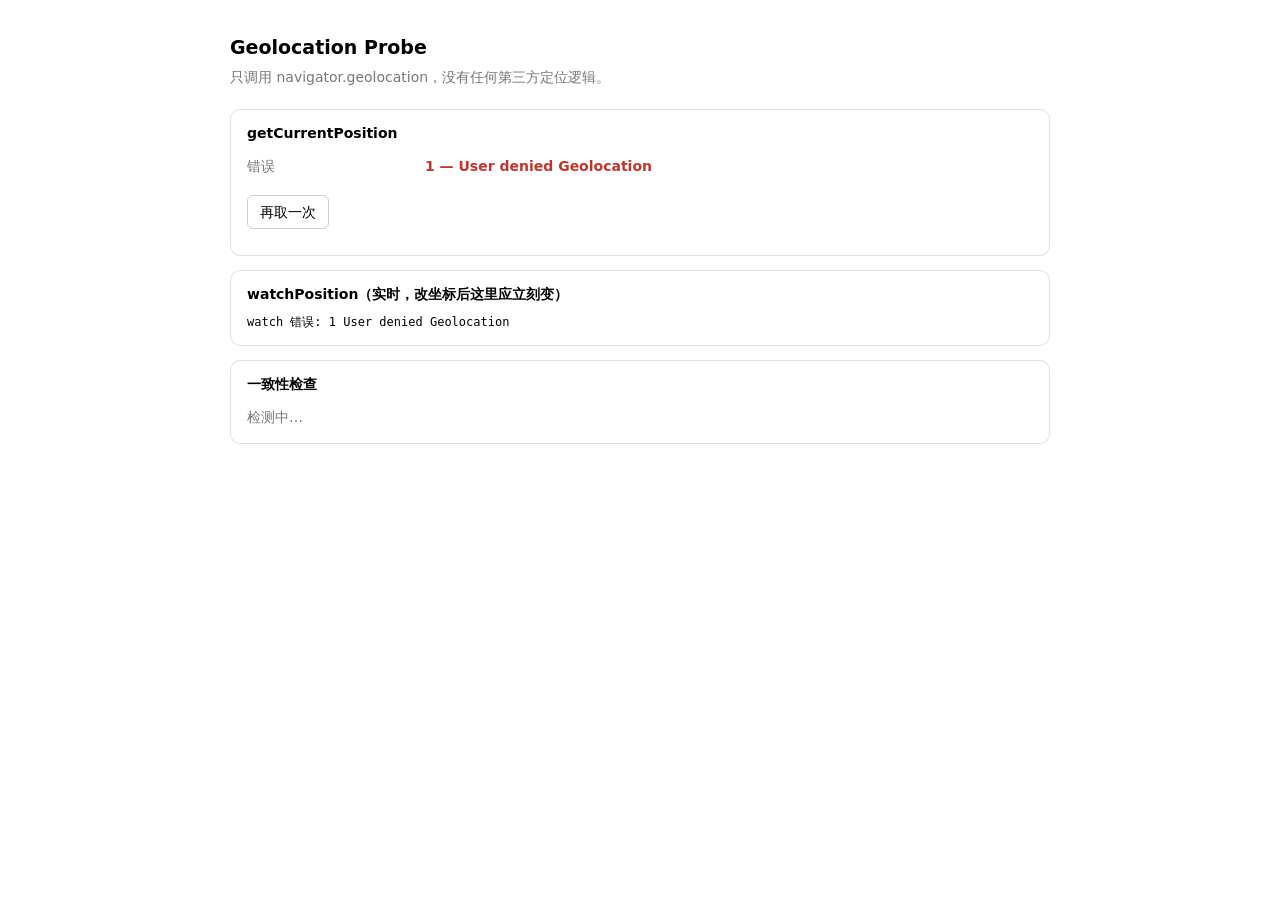
==== test/probe/index.html @ 16fd3139 "Geo Spoof: Chrome MV3 geolocation spoofing extension" ====
<!doctype html>
<html lang="zh">
<head>
<meta charset="utf-8">
<title>Geolocation Probe</title>
<style>
  :root { color-scheme: light dark; }
  body { font: 14px/1.6 system-ui, "Microsoft YaHei", sans-serif; max-width: 820px; margin: 32px auto; padding: 0 16px; }
  h1 { font-size: 19px; margin: 0 0 4px; }
  p.sub { color: #777; margin: 0 0 20px; }
  section { border: 1px solid #8884; border-radius: 10px; padding: 12px 16px; margin: 0 0 14px; }
  h2 { font-size: 14px; margin: 0 0 8px; }
  table { border-collapse: collapse; width: 100%; }
  td { padding: 3px 8px 3px 0; vertical-align: top; }
  td:first-child { color: #777; width: 170px; }
  code, .mono { font-family: ui-monospace, Consolas, monospace; }
  .ok { color: #1a7f37; font-weight: 600; }
  .bad { color: #c0362c; font-weight: 600; }
  #log { max-height: 180px; overflow: auto; font-family: ui-monospace, Consolas, monospace; font-size: 12px; }
  button { font: inherit; padding: 5px 12px; border-radius: 6px; border: 1px solid #8886; background: transparent; color: inherit; cursor: pointer; }
</style>
</head>
<body>
<h1>Geolocation Probe</h1>
<p class="sub">只调用 navigator.geolocation，没有任何第三方定位逻辑。</p>

<section>
  <h2>getCurrentPosition</h2>
  <table id="pos"><tr><td>状态</td><td>请求中…</td></tr></table>
  <p><button id="again">再取一次</button></p>
</section>

<section>
  <h2>watchPosition（实时，改坐标后这里应立刻变）</h2>
  <div id="log">等待第一次回调…</div>
</section>

<section>
  <h2>一致性检查</h2>
  <table id="checks"><tr><td>检测中…</td><td></td></tr></table>
</section>

<script>
const $ = (id) => document.getElementById(id);
const row = (k, v, cls) => `<tr><td>${k}</td><td class="${cls || 'mono'}">${v}</td></tr>`;
let last = null;

function showPos(p) {
  last = p;
  const c = p.coords;
  $('pos').innerHTML =
    row('纬度', c.latitude) + row('经度', c.longitude) +
    row('精度', c.accuracy + ' 米') +
    row('海拔', c.altitude === null ? 'null' : c.altitude) +
    row('时间戳', new Date(p.timestamp).toLocaleString()) +
    row('对象类型', (p instanceof GeolocationPosition ? 'GeolocationPosition' : '不是原生类型 ← 可被检测') ,
        p instanceof GeolocationPosition ? 'ok' : 'bad') +
    row('地图', `<a href="https://www.openstreetmap.org/?mlat=${c.latitude}&mlon=${c.longitude}#map=16/${c.latitude}/${c.longitude}" target="_blank">在 OSM 上查看</a>`, '');
  checks();
}

function showErr(e) {
  $('pos').innerHTML = row('错误', `${e.code} — ${e.message}`, 'bad');
}

const get = () => navigator.geolocation.getCurrentPosition(showPos, showErr, { enableHighAccuracy: true, timeout: 10000, maximumAge: 0 });
get();
$('again').onclick = get;

navigator.geolocation.watchPosition((p) => {
  const line = document.createElement('div');
  line.textContent = `${new Date().toLocaleTimeString()}  ${p.coords.latitude}, ${p.coords.longitude}  ±${p.coords.accuracy}m`;
  if ($('log').textContent.startsWith('等待')) $('log').textContent = '';
  $('log').prepend(line);
}, (e) => { $('log').textContent = `watch 错误: ${e.code} ${e.message}`; });

// Cross-check what else the page can see about where you are
async function checks() {
  const tz = Intl.DateTimeFormat().resolvedOptions().timeZone;
  let out = row('函数签名', navigator.geolocation.getCurrentPosition.toString(),
    navigator.geolocation.getCurrentPosition.toString().includes('[native code]') ? 'mono' : 'bad');
  out += row('系统时区', tz);
  try {
    const st = await navigator.permissions.query({ name: 'geolocation' });
    out += row('定位权限', st.state);
  } catch {}
  $('checks').innerHTML = out;
  try {
    const ip = await (await fetch('https://ipinfo.io/json')).json();
    const [ilat, ilng] = ip.loc.split(',').map(Number);
    let extra = row('IP 地址', ip.ip) + row('IP 定位', `${ip.city}, ${ip.region} (${ip.loc})`);
    if (last) {
      const d = Math.hypot(last.coords.latitude - ilat, (last.coords.longitude - ilng) * Math.cos(ilat * Math.PI / 180)) * 111.32;
      extra += row('与 GPS 坐标相距', `${d.toFixed(0)} km`, d > 100 ? 'bad' : 'mono');
    }
    $('checks').innerHTML += extra;
  } catch {}
}
</script>
</body>
</html>
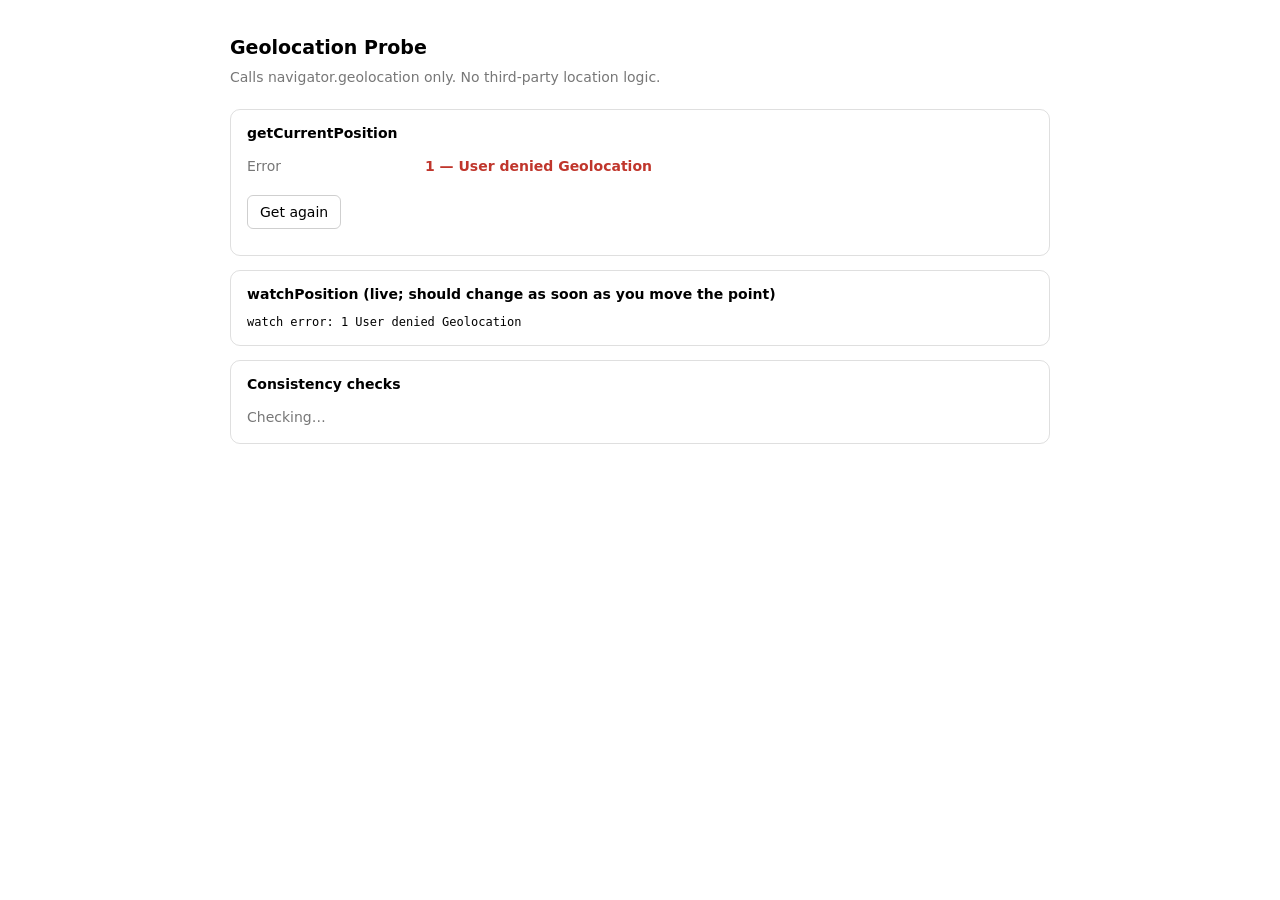
==== commit 2ce85208: "Bilingual UI (en default, zh_CN) via chrome.i18n; English probe page; zh screenshot" ====
--- a/test/probe/index.html
+++ b/test/probe/index.html
@@ -1,11 +1,11 @@
 <!doctype html>
-<html lang="zh">
+<html lang="en">
 <head>
 <meta charset="utf-8">
 <title>Geolocation Probe</title>
 <style>
   :root { color-scheme: light dark; }
-  body { font: 14px/1.6 system-ui, "Microsoft YaHei", sans-serif; max-width: 820px; margin: 32px auto; padding: 0 16px; }
+  body { font: 14px/1.6 system-ui, sans-serif; max-width: 820px; margin: 32px auto; padding: 0 16px; }
   h1 { font-size: 19px; margin: 0 0 4px; }
   p.sub { color: #777; margin: 0 0 20px; }
   section { border: 1px solid #8884; border-radius: 10px; padding: 12px 16px; margin: 0 0 14px; }
@@ -22,22 +22,22 @@
 </head>
 <body>
 <h1>Geolocation Probe</h1>
-<p class="sub">只调用 navigator.geolocation，没有任何第三方定位逻辑。</p>
+<p class="sub">Calls navigator.geolocation only. No third-party location logic.</p>
 
 <section>
   <h2>getCurrentPosition</h2>
-  <table id="pos"><tr><td>状态</td><td>请求中…</td></tr></table>
-  <p><button id="again">再取一次</button></p>
+  <table id="pos"><tr><td>Status</td><td>Requesting…</td></tr></table>
+  <p><button id="again">Get again</button></p>
 </section>
 
 <section>
-  <h2>watchPosition（实时，改坐标后这里应立刻变）</h2>
-  <div id="log">等待第一次回调…</div>
+  <h2>watchPosition (live; should change as soon as you move the point)</h2>
+  <div id="log">Waiting for first callback…</div>
 </section>
 
 <section>
-  <h2>一致性检查</h2>
-  <table id="checks"><tr><td>检测中…</td><td></td></tr></table>
+  <h2>Consistency checks</h2>
+  <table id="checks"><tr><td>Checking…</td><td></td></tr></table>
 </section>
 
 <script>
@@ -49,18 +49,18 @@
   last = p;
   const c = p.coords;
   $('pos').innerHTML =
-    row('纬度', c.latitude) + row('经度', c.longitude) +
-    row('精度', c.accuracy + ' 米') +
-    row('海拔', c.altitude === null ? 'null' : c.altitude) +
-    row('时间戳', new Date(p.timestamp).toLocaleString()) +
-    row('对象类型', (p instanceof GeolocationPosition ? 'GeolocationPosition' : '不是原生类型 ← 可被检测') ,
+    row('Latitude', c.latitude) + row('Longitude', c.longitude) +
+    row('Accuracy', c.accuracy + ' m') +
+    row('Altitude', c.altitude === null ? 'null' : c.altitude) +
+    row('Timestamp', new Date(p.timestamp).toLocaleString()) +
+    row('Object type', (p instanceof GeolocationPosition ? 'GeolocationPosition' : 'Not native type ← detectable') ,
         p instanceof GeolocationPosition ? 'ok' : 'bad') +
-    row('地图', `<a href="https://www.openstreetmap.org/?mlat=${c.latitude}&mlon=${c.longitude}#map=16/${c.latitude}/${c.longitude}" target="_blank">在 OSM 上查看</a>`, '');
+    row('Map', `<a href="https://www.openstreetmap.org/?mlat=${c.latitude}&mlon=${c.longitude}#map=16/${c.latitude}/${c.longitude}" target="_blank">View on OSM</a>`, '');
   checks();
 }
 
 function showErr(e) {
-  $('pos').innerHTML = row('错误', `${e.code} — ${e.message}`, 'bad');
+  $('pos').innerHTML = row('Error', `${e.code} — ${e.message}`, 'bad');
 }
 
 const get = () => navigator.geolocation.getCurrentPosition(showPos, showErr, { enableHighAccuracy: true, timeout: 10000, maximumAge: 0 });
@@ -70,28 +70,28 @@
 navigator.geolocation.watchPosition((p) => {
   const line = document.createElement('div');
   line.textContent = `${new Date().toLocaleTimeString()}  ${p.coords.latitude}, ${p.coords.longitude}  ±${p.coords.accuracy}m`;
-  if ($('log').textContent.startsWith('等待')) $('log').textContent = '';
+  if ($('log').textContent.startsWith('Waiting')) $('log').textContent = '';
   $('log').prepend(line);
-}, (e) => { $('log').textContent = `watch 错误: ${e.code} ${e.message}`; });
+}, (e) => { $('log').textContent = `watch error: ${e.code} ${e.message}`; });
 
 // Cross-check what else the page can see about where you are
 async function checks() {
   const tz = Intl.DateTimeFormat().resolvedOptions().timeZone;
-  let out = row('函数签名', navigator.geolocation.getCurrentPosition.toString(),
+  let out = row('Function source', navigator.geolocation.getCurrentPosition.toString(),
     navigator.geolocation.getCurrentPosition.toString().includes('[native code]') ? 'mono' : 'bad');
-  out += row('系统时区', tz);
+  out += row('Time zone', tz);
   try {
     const st = await navigator.permissions.query({ name: 'geolocation' });
-    out += row('定位权限', st.state);
+    out += row('Permission', st.state);
   } catch {}
   $('checks').innerHTML = out;
   try {
     const ip = await (await fetch('https://ipinfo.io/json')).json();
     const [ilat, ilng] = ip.loc.split(',').map(Number);
-    let extra = row('IP 地址', ip.ip) + row('IP 定位', `${ip.city}, ${ip.region} (${ip.loc})`);
+    let extra = row('IP address', ip.ip) + row('IP location', `${ip.city}, ${ip.region} (${ip.loc})`);
     if (last) {
       const d = Math.hypot(last.coords.latitude - ilat, (last.coords.longitude - ilng) * Math.cos(ilat * Math.PI / 180)) * 111.32;
-      extra += row('与 GPS 坐标相距', `${d.toFixed(0)} km`, d > 100 ? 'bad' : 'mono');
+      extra += row('Distance from GPS fix', `${d.toFixed(0)} km`, d > 100 ? 'bad' : 'mono');
     }
     $('checks').innerHTML += extra;
   } catch {}
